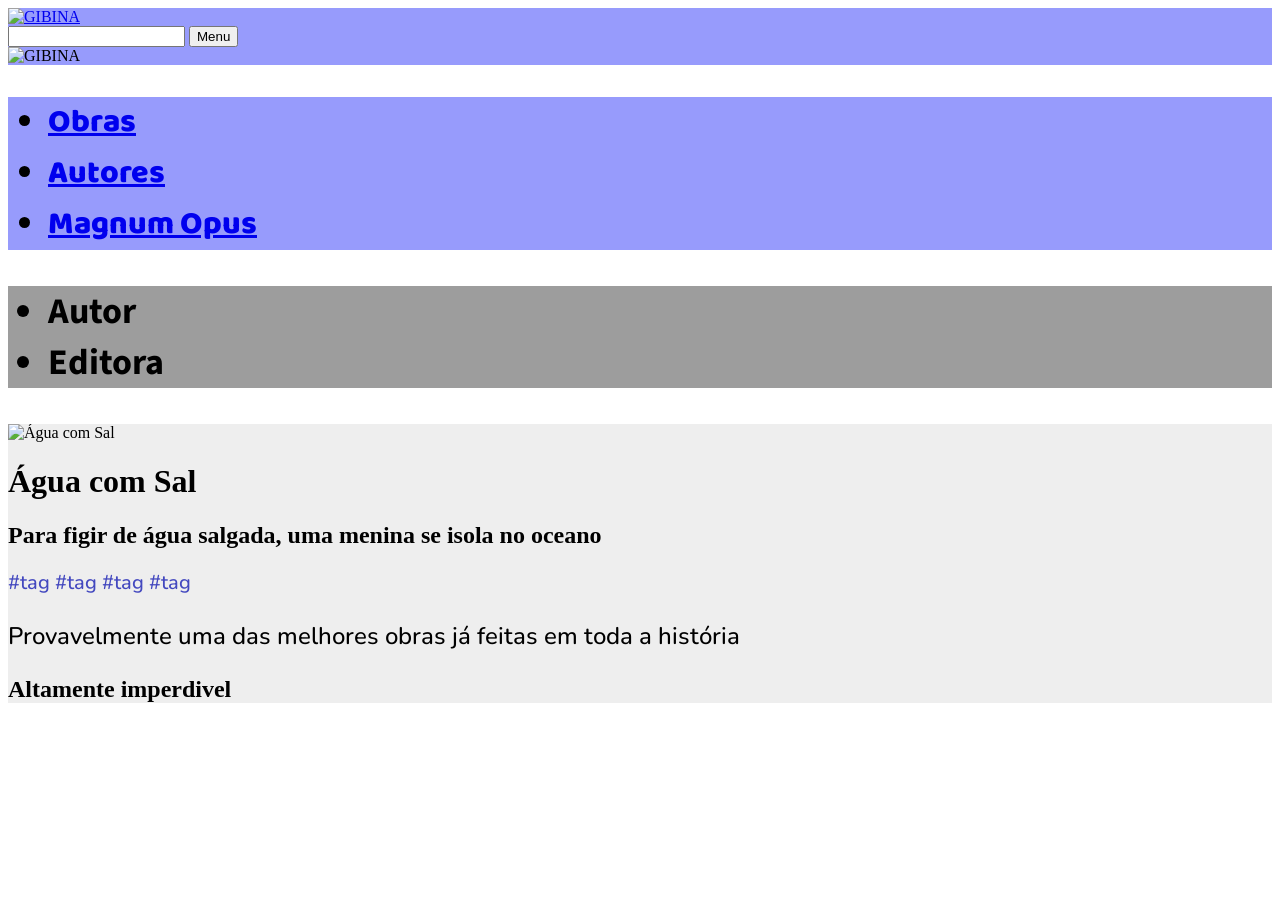
==== agua-com-sal.html @ 534e39d5 "Textos dentro de imagens" ====
<!DOCTYPE html>
<html lang="pt-BR">
<head>
    <meta charset="UTF-8">
    <meta name="viewport" content="width=device-width, initial-scale=1.0">
    <title>Água com Sal</title>
    <link rel="stylesheet" href="css/obra.css">
</head>
<body>
    <header>
        <a href="index.html">
            <img src="imagens/logo.png" alt="GIBINA" title="Inicio">
        </a>
        <form>
            <input type="text" id="pesquisa"/>
            <button type="button" id="menu">Menu</button>
        </form>
        <img src="imagens/logo.png" alt="GIBINA">
    </header>

     <nav id="nav-esquerda">
        <ul>
            <li><a href="obras.html">Obras</a></li>
            <li><a href="autores.html">Autores</a></li>
            <li><a href="magnum-opus.html">Magnum Opus</a></li>
        </ul>
    </nav>
    <nav id="nav-direita">
        <ul>
            <li>Autor</li>
            <li>Editora</li>
        </ul>
    </nav>

    <main>
        <img src="imagens/obras/agua-com-sal.png" alt="Água com Sal" title="Imagem da obra">

        <h1>Água com Sal</h1>
        <h2>Para figir de água salgada, uma menina se isola no oceano</h2>

        <div id="tags">
            #tag #tag #tag #tag
        </div>
        
        <p>
            Provavelmente uma das melhores obras já feitas em toda a história
        </p>

        <h2>
            Altamente imperdivel
        </h2>
    </main>
</body>
</html>
---- css/obra.css ----
@import url('https://fonts.googleapis.com/css2?family=Baloo+2:wght@400..800&family=Nunito:ital,wght@0,200..1000;1,200..1000&family=Source+Sans+3:ital,wght@0,200..900;1,200..900&display=swap');

header {
    background-color: #979BFC;
}

#nav-esquerda {
    background-color: #979BFC;
    font-family: "Baloo 2";
    font-weight: 900;
    font-size: 32px;
}

#nav-direita {
    background-color: #9d9d9d;
    font-family: "Source Sans 3";
    font-weight: 700;
    font-size: 36px;
}

main {
    background-color: #eeeeee;
}

#h2 {
    font-family: "Baloo 2";
    font-weight: 900;
    font-size: 32px;
}

p {
    font-family: "Nunito";
    font-weight: 500;
    font-size: 24px;
}

#tags {
    color: #4348BF;
    font-family: "Nunito";
    font-weight: 500;
    font-size: 20px;
}
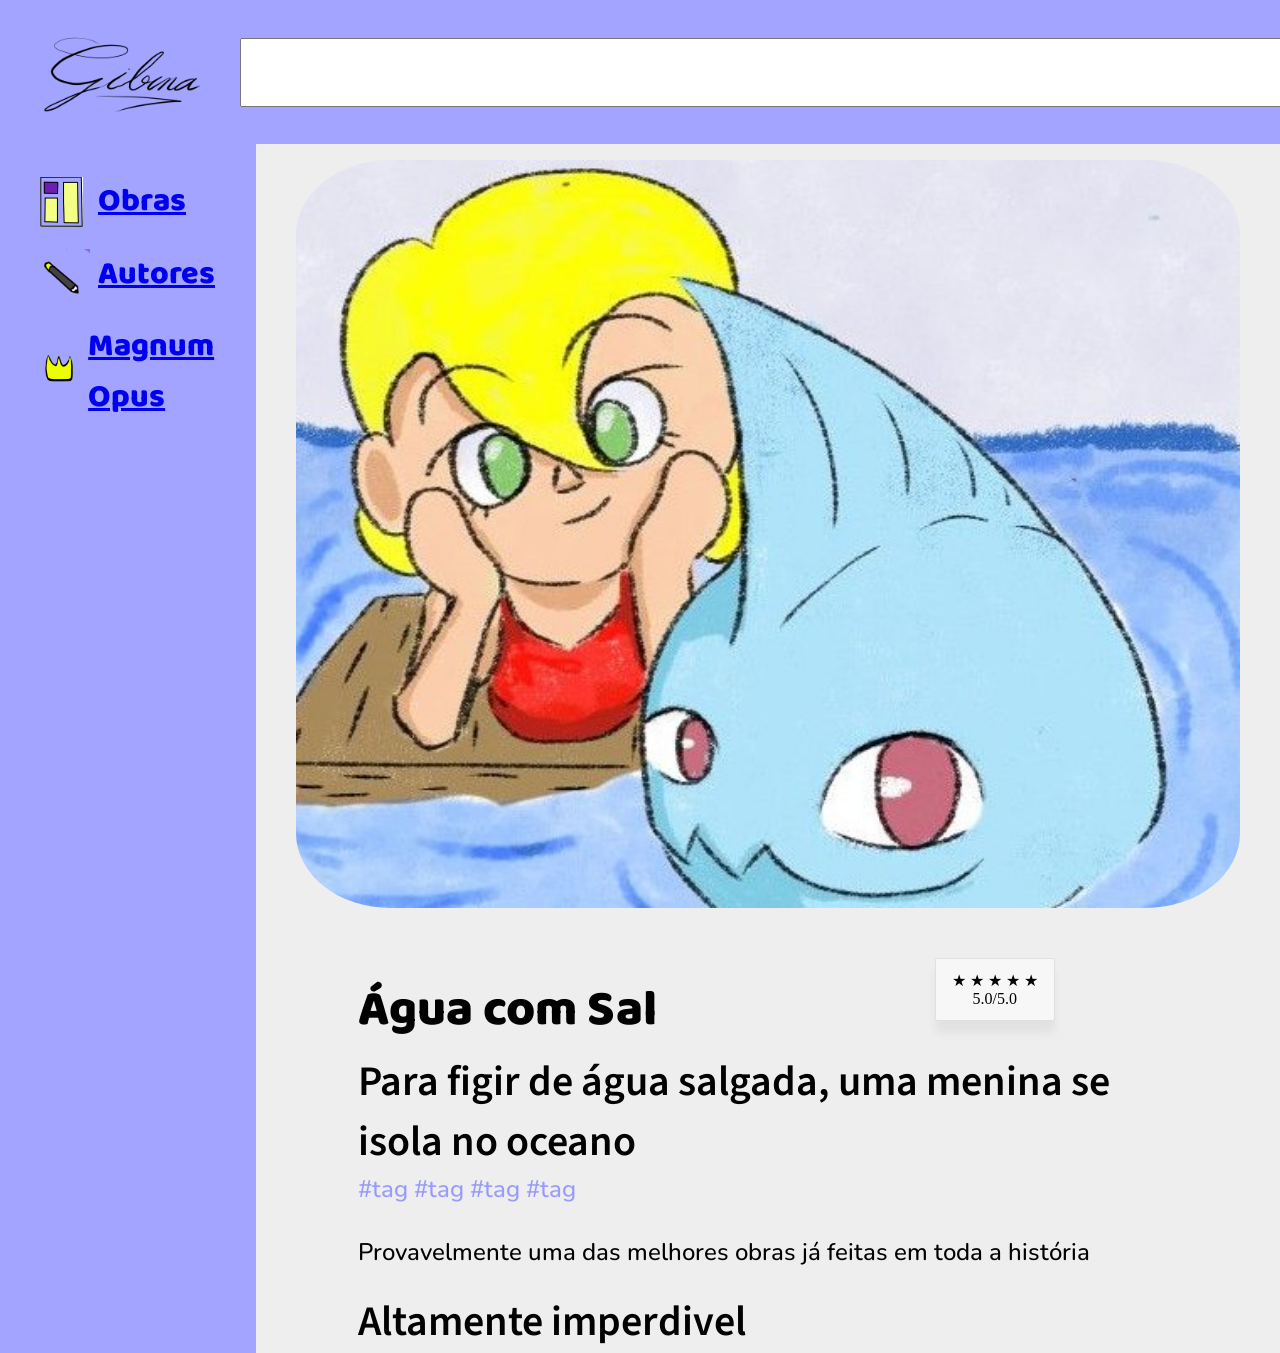
==== commit 0ca05424: "Estrelas adicionadas" ====
--- a/agua-com-sal.html
+++ b/agua-com-sal.html
@@ -9,46 +9,63 @@
 <body>
     <header>
         <a href="index.html">
-            <img src="imagens/logo.png" alt="GIBINA" title="Inicio">
+            <img id="logo" src="imagens/logo.png" alt="GIBINA" title="Inicio">
         </a>
         <form>
             <input type="text" id="pesquisa"/>
-            <button type="button" id="menu">Menu</button>
         </form>
-        <img src="imagens/logo.png" alt="GIBINA">
+
+
+        <img src="imagens/objetos/menu-direito.png" alt="Menu lateral" title="Menu lateral">
     </header>
 
-     <nav id="nav-esquerda">
-        <ul>
-            <li><a href="obras.html">Obras</a></li>
-            <li><a href="autores.html">Autores</a></li>
-            <li><a href="magnum-opus.html">Magnum Opus</a></li>
-        </ul>
-    </nav>
-    <nav id="nav-direita">
-        <ul>
-            <li>Autor</li>
-            <li>Editora</li>
-        </ul>
-    </nav>
+    <div id="corpo">
+        <nav id="nav-esquerda">
+            <ul>
+                <li><a href="obras.html">Obras</a></li>
+                <li><a href="autores.html">Autores</a></li>
+                <li><a href="magnum-opus.html">Magnum Opus</a></li>
+            </ul>
+        </nav>
+        
+        <main>
+            <figure>
+                <img src="imagens/obras/agua-com-sal-cartaz.jpg" alt="Água com Sal" title="Imagem da obra">
+            </figure>
+                
+            <article>
 
-    <main>
-        <img src="imagens/obras/agua-com-sal.png" alt="Água com Sal" title="Imagem da obra">
+                <div class="cabecalho">
+                    <h1>Água com Sal</h1>
 
-        <h1>Água com Sal</h1>
-        <h2>Para figir de água salgada, uma menina se isola no oceano</h2>
+                    <div class="caixa-estrelas">
+                        <div class="stars">
+                            <span class="estrela">&#9733;</span>
+                            <span class="estrela">&#9733;</span>
+                            <span class="estrela">&#9733;</span>
+                            <span class="estrela">&#9733;</span>
+                            <span class="estrela">&#9733;</span>
+                        </div>
+                        <div class="rating-score">5.0/5.0</div>
+                    </div>
+                </div>
 
-        <div id="tags">
-            #tag #tag #tag #tag
-        </div>
-        
-        <p>
-            Provavelmente uma das melhores obras já feitas em toda a história
-        </p>
+                <h2>Para figir de água salgada, uma menina se isola no oceano</h2>
 
-        <h2>
-            Altamente imperdivel
-        </h2>
-    </main>
+
+                <div id="tags">
+                    #tag #tag #tag #tag
+                </div>
+                
+                <p>
+                    Provavelmente uma das melhores obras já feitas em toda a história
+                </p>
+
+                <h2>
+                    Altamente imperdivel
+                </h2>
+            </article>
+        </main>
+    </div>
 </body>
 </html>
--- a/css/obra.css
+++ b/css/obra.css
@@ -1,42 +1,190 @@
 @import url('https://fonts.googleapis.com/css2?family=Baloo+2:wght@400..800&family=Nunito:ital,wght@0,200..1000;1,200..1000&family=Source+Sans+3:ital,wght@0,200..900;1,200..900&display=swap');
 
-header {
-    background-color: #979BFC;
+body {
+    margin: 0;
 }
 
+#corpo {
+    display: flex;
+}
+
+header {
+    background-color: #a2a4ff;
+    display: flex;
+    align-items: center;
+    justify-content: center;
+    justify-content: space-between;
+}
+
+header img {
+    margin-right:5%;
+}
+
+header #logo {
+    position: relative;
+    top:5%;
+    padding: 20px;
+    width: 200px;
+    height: 100px;
+    margin-left:5%;
+}
+
+header input {
+    position: relative;
+    top:20%;
+    padding: 20px;
+    width: 1200px;
+    height: 25px;
+}
+
+
 #nav-esquerda {
-    background-color: #979BFC;
+    background-color: #a2a4ff;
     font-family: "Baloo 2";
     font-weight: 900;
     font-size: 32px;
+    width: 20%;
 }
 
-#nav-direita {
-    background-color: #9d9d9d;
-    font-family: "Source Sans 3";
-    font-weight: 700;
-    font-size: 36px;
+ul {
+    list-style: none;
+    justify-content: center;
 }
+
+li::before {
+    content: "";
+    display: inline-block;
+    width: 50px;
+    height: 50px;
+    margin-right: 8px;
+    background-size: contain;
+    background-repeat: no-repeat;
+}
+
+li:nth-child(1)::before {
+    background-image: url("../imagens/objetos/obras.png");
+}
+
+li:nth-child(2)::before {
+    background-image: url("../imagens/objetos/Autores.png");
+}
+
+li:nth-child(3)::before {
+    background-image: url("../imagens/objetos/magnum-opus.png");
+}
+
+li {
+    display: flex;
+    align-items: center;
+    padding-bottom: 10%;
+}
+
 
 main {
     background-color: #eeeeee;
+    width: 80%;
 }
 
-#h2 {
+
+article {
+    position:relative;
+    display:inline-block;
+    width: 100%;
+}
+
+figure {
+    position: relative;
+    text-align: center;
+    color: white;
+}
+
+figure img {
+    width: 100%;
+    border-radius: 10%;
+}
+
+    .cabecalho {
+        display: flex;
+        align-items: center;
+        justify-content: space-between;
+    }
+/* Caixa de Avaliação (Estrelas e Nota) */
+    .caixa-estrelas {
+        display: flex;
+        flex-direction: column;
+        align-items: center;
+        padding: 12px 16px;
+        margin-right: 22%;
+        border: 1px solid #e0e0e0;
+        border-radius: 2px;
+        background: hsl(0, 0%, 97%);
+        box-shadow: 0 12px 8px rgba(0, 0, 0, 0.05);
+        min-width: 80px;
+    }
+
+    /* Container das Estrelas */
+    .estrelas {
+        display: flex;
+        gap: 3px;
+        margin-bottom: 6px;
+        font-size: 16px;
+    }
+
+article h1 {
+    display: flex;
     font-family: "Baloo 2";
     font-weight: 900;
-    font-size: 32px;
+    font-size: 50px;
+    padding-right: 10%;
+    padding-left: 10%;
+    margin-bottom: 0.1%;
 }
 
-p {
+article h2 {
+    font-family: "Source Sans 3";
+    font-weight: 600;
+    font-size: 42px;
+    padding-right: 10%;
+    padding-left: 10%;
+    margin-bottom: 0.1%;
+    margin-top: 0.1%;
+}
+
+article #tags {
+    font-family: "Nunito";
+    color:#979BFC;
+    font-weight: 500;
+    font-size: 24px;
+    padding-right: 10%;
+    padding-left: 10%;
+
+}
+
+article p {
     font-family: "Nunito";
     font-weight: 500;
     font-size: 24px;
+    padding-right: 10%;
+    padding-left: 10%;
+    margin-top: 3%;
 }
 
-#tags {
-    color: #4348BF;
-    font-family: "Nunito";
-    font-weight: 500;
-    font-size: 20px;
-}+article .imagem {
+    position: relative;
+    display: inline-block;
+}
+
+article .imagem img{
+    display: block;
+}
+article .imagem::after {
+    content: "";
+    position: absolute;
+    inset: 0;
+    background: linear-gradient(
+        to bottom,
+        transparent,
+        rgba(0, 0, 0, 0.8)
+    );
+}
+
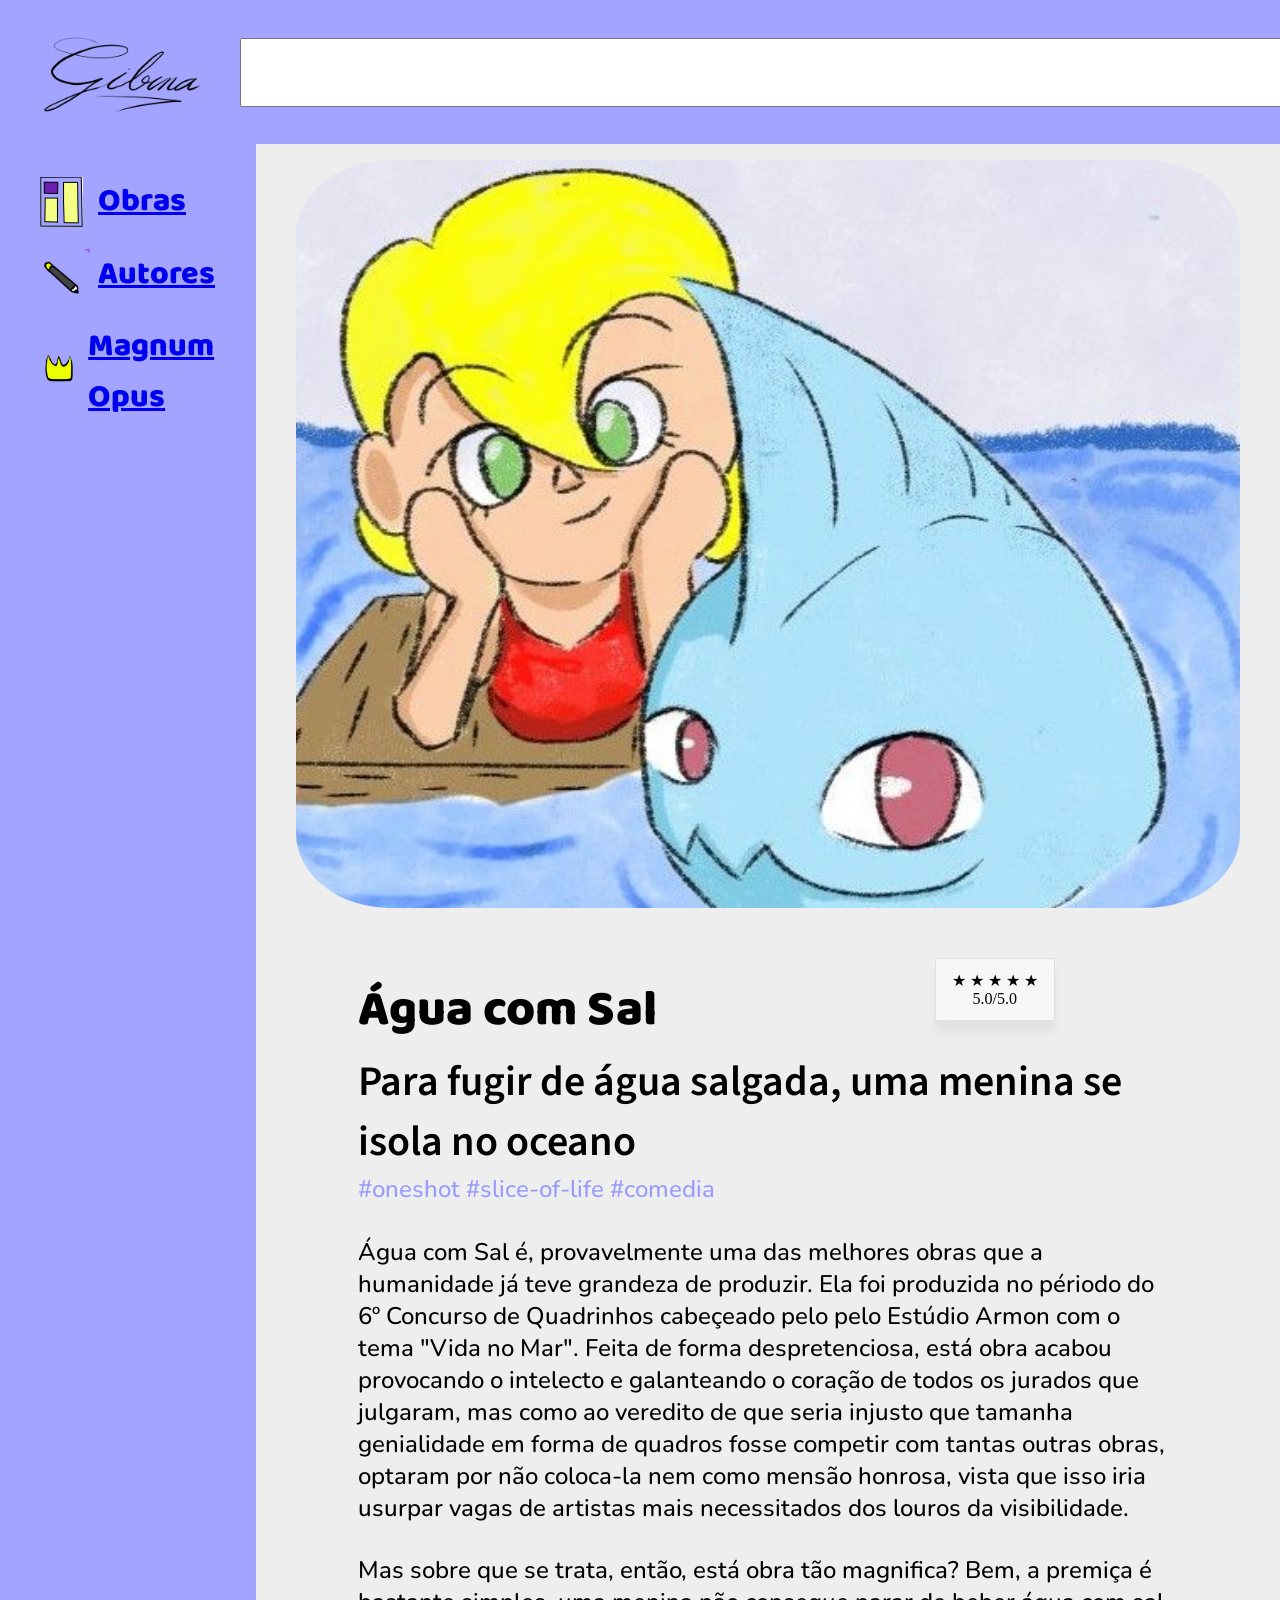
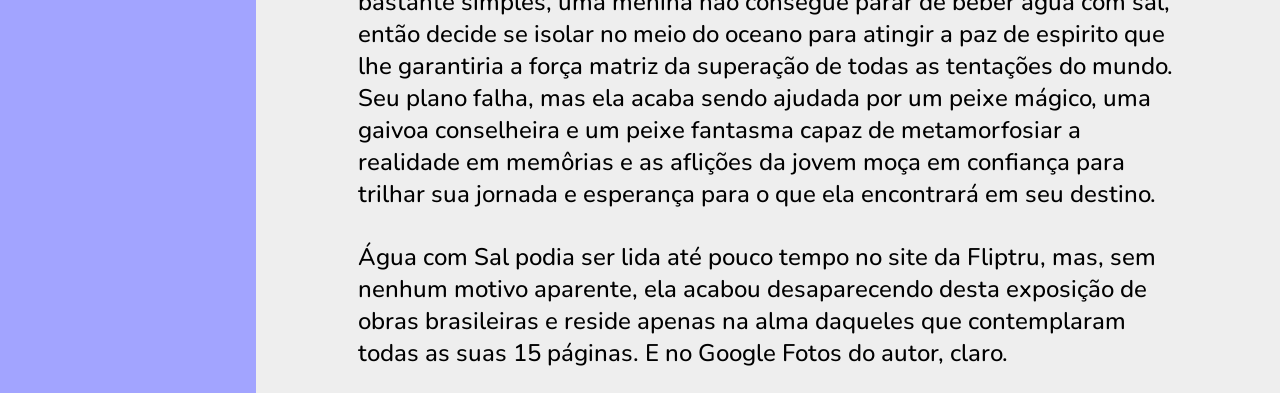
==== commit 88b80e81: "Textos adicionados" ====
--- a/agua-com-sal.html
+++ b/agua-com-sal.html
@@ -50,20 +50,24 @@
                     </div>
                 </div>
 
-                <h2>Para figir de água salgada, uma menina se isola no oceano</h2>
+                <h2>Para fugir de água salgada, uma menina se isola no oceano</h2>
 
 
                 <div id="tags">
-                    #tag #tag #tag #tag
+                    #oneshot #slice-of-life #comedia
                 </div>
                 
                 <p>
-                    Provavelmente uma das melhores obras já feitas em toda a história
+                    Água com Sal é, provavelmente uma das melhores obras que a humanidade já teve grandeza de produzir. Ela foi produzida no périodo do 6º Concurso de Quadrinhos cabeçeado pelo pelo Estúdio Armon com o tema "Vida no Mar". Feita de forma despretenciosa, está obra acabou provocando o intelecto e galanteando o coração de todos os jurados que julgaram, mas como ao veredito de que seria injusto que tamanha genialidade em forma de quadros fosse competir com tantas outras obras, optaram por não coloca-la nem como mensão honrosa, vista que isso iria usurpar vagas de artistas mais necessitados dos louros da visibilidade.
                 </p>
 
-                <h2>
-                    Altamente imperdivel
-                </h2>
+                <p>
+                    Mas sobre que se trata, então, está obra tão magnifica? Bem, a premiça é bastante simples, uma menina não consegue parar de beber água com sal, então decide se isolar no meio do oceano para atingir a paz de espirito que lhe garantiria a força matriz da superação de todas as tentações do mundo. Seu plano falha, mas ela acaba sendo ajudada por um peixe mágico, uma gaivoa conselheira e um peixe fantasma capaz de metamorfosiar a realidade em memôrias e as aflições da jovem moça em confiança para trilhar sua jornada e esperança para o que ela encontrará em seu destino.
+                </p>
+
+                <p>
+                   Água com Sal podia ser lida até pouco tempo no site da Fliptru, mas, sem nenhum motivo aparente, ela acabou desaparecendo desta exposição de obras brasileiras e reside apenas na alma daqueles que contemplaram todas as suas 15 páginas. E no Google Fotos do autor, claro.
+                </p>
             </article>
         </main>
     </div>
--- a/css/obra.css
+++ b/css/obra.css
@@ -103,32 +103,31 @@
     border-radius: 10%;
 }
 
-    .cabecalho {
-        display: flex;
-        align-items: center;
-        justify-content: space-between;
-    }
-/* Caixa de Avaliação (Estrelas e Nota) */
-    .caixa-estrelas {
-        display: flex;
-        flex-direction: column;
-        align-items: center;
-        padding: 12px 16px;
-        margin-right: 22%;
-        border: 1px solid #e0e0e0;
-        border-radius: 2px;
-        background: hsl(0, 0%, 97%);
-        box-shadow: 0 12px 8px rgba(0, 0, 0, 0.05);
-        min-width: 80px;
-    }
+.cabecalho {
+    display: flex;
+    align-items: center;
+    justify-content: space-between;
+}
 
-    /* Container das Estrelas */
-    .estrelas {
-        display: flex;
-        gap: 3px;
-        margin-bottom: 6px;
-        font-size: 16px;
-    }
+.caixa-estrelas {
+    display: flex;
+    flex-direction: column;
+    align-items: center;
+    padding: 12px 16px;
+    margin-right: 22%;
+    border: 1px solid #e0e0e0;
+    border-radius: 2px;
+    background: hsl(0, 0%, 97%);
+    box-shadow: 0 12px 8px rgba(0, 0, 0, 0.05);
+    min-width: 80px;
+}
+
+.estrelas {
+    display: flex;
+    gap: 3px;
+    margin-bottom: 6px;
+    font-size: 16px;
+}
 
 article h1 {
     display: flex;
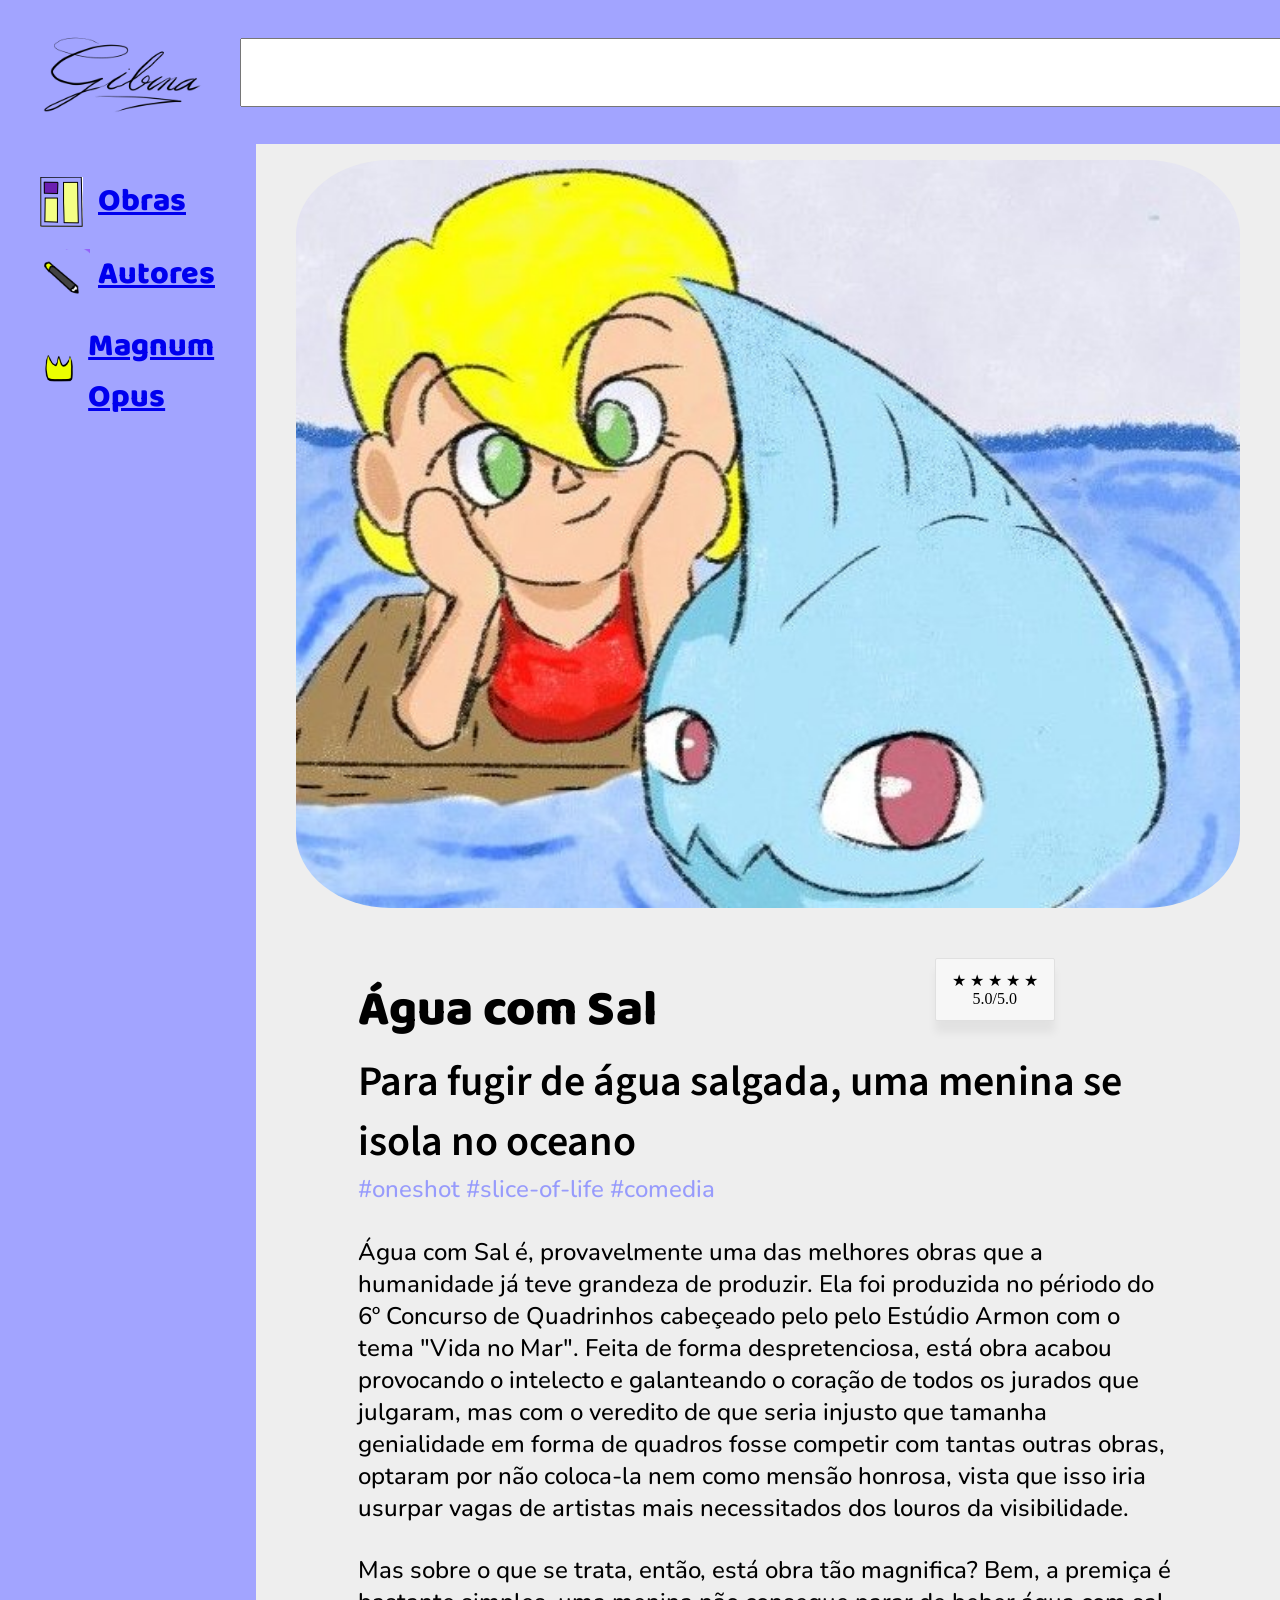
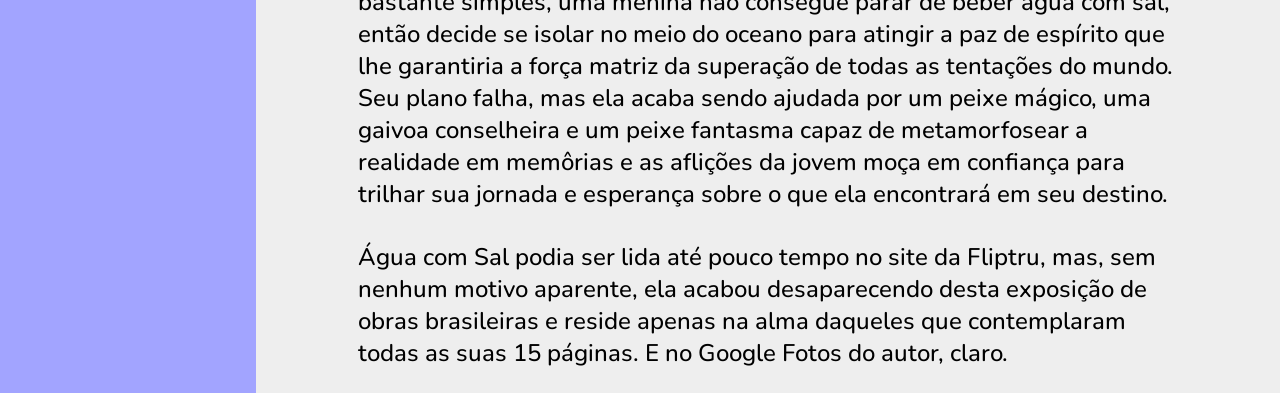
==== commit 0afcd464: "Correção de erros ortográficos" ====
--- a/agua-com-sal.html
+++ b/agua-com-sal.html
@@ -58,11 +58,11 @@
                 </div>
                 
                 <p>
-                    Água com Sal é, provavelmente uma das melhores obras que a humanidade já teve grandeza de produzir. Ela foi produzida no périodo do 6º Concurso de Quadrinhos cabeçeado pelo pelo Estúdio Armon com o tema "Vida no Mar". Feita de forma despretenciosa, está obra acabou provocando o intelecto e galanteando o coração de todos os jurados que julgaram, mas como ao veredito de que seria injusto que tamanha genialidade em forma de quadros fosse competir com tantas outras obras, optaram por não coloca-la nem como mensão honrosa, vista que isso iria usurpar vagas de artistas mais necessitados dos louros da visibilidade.
+                    Água com Sal é, provavelmente uma das melhores obras que a humanidade já teve grandeza de produzir. Ela foi produzida no périodo do 6º Concurso de Quadrinhos cabeçeado pelo pelo Estúdio Armon com o tema "Vida no Mar". Feita de forma despretenciosa, está obra acabou provocando o intelecto e galanteando o coração de todos os jurados que julgaram, mas com o veredito de que seria injusto que tamanha genialidade em forma de quadros fosse competir com tantas outras obras, optaram por não coloca-la nem como mensão honrosa, vista que isso iria usurpar vagas de artistas mais necessitados dos louros da visibilidade.
                 </p>
 
                 <p>
-                    Mas sobre que se trata, então, está obra tão magnifica? Bem, a premiça é bastante simples, uma menina não consegue parar de beber água com sal, então decide se isolar no meio do oceano para atingir a paz de espirito que lhe garantiria a força matriz da superação de todas as tentações do mundo. Seu plano falha, mas ela acaba sendo ajudada por um peixe mágico, uma gaivoa conselheira e um peixe fantasma capaz de metamorfosiar a realidade em memôrias e as aflições da jovem moça em confiança para trilhar sua jornada e esperança para o que ela encontrará em seu destino.
+                    Mas sobre o que se trata, então, está obra tão magnifica? Bem, a premiça é bastante simples, uma menina não consegue parar de beber água com sal, então decide se isolar no meio do oceano para atingir a paz de espírito que lhe garantiria a força matriz da superação de todas as tentações do mundo. Seu plano falha, mas ela acaba sendo ajudada por um peixe mágico, uma gaivoa conselheira e um peixe fantasma capaz de metamorfosear a realidade em memôrias e as aflições da jovem moça em confiança para trilhar sua jornada e esperança sobre o que ela encontrará em seu destino.
                 </p>
 
                 <p>
